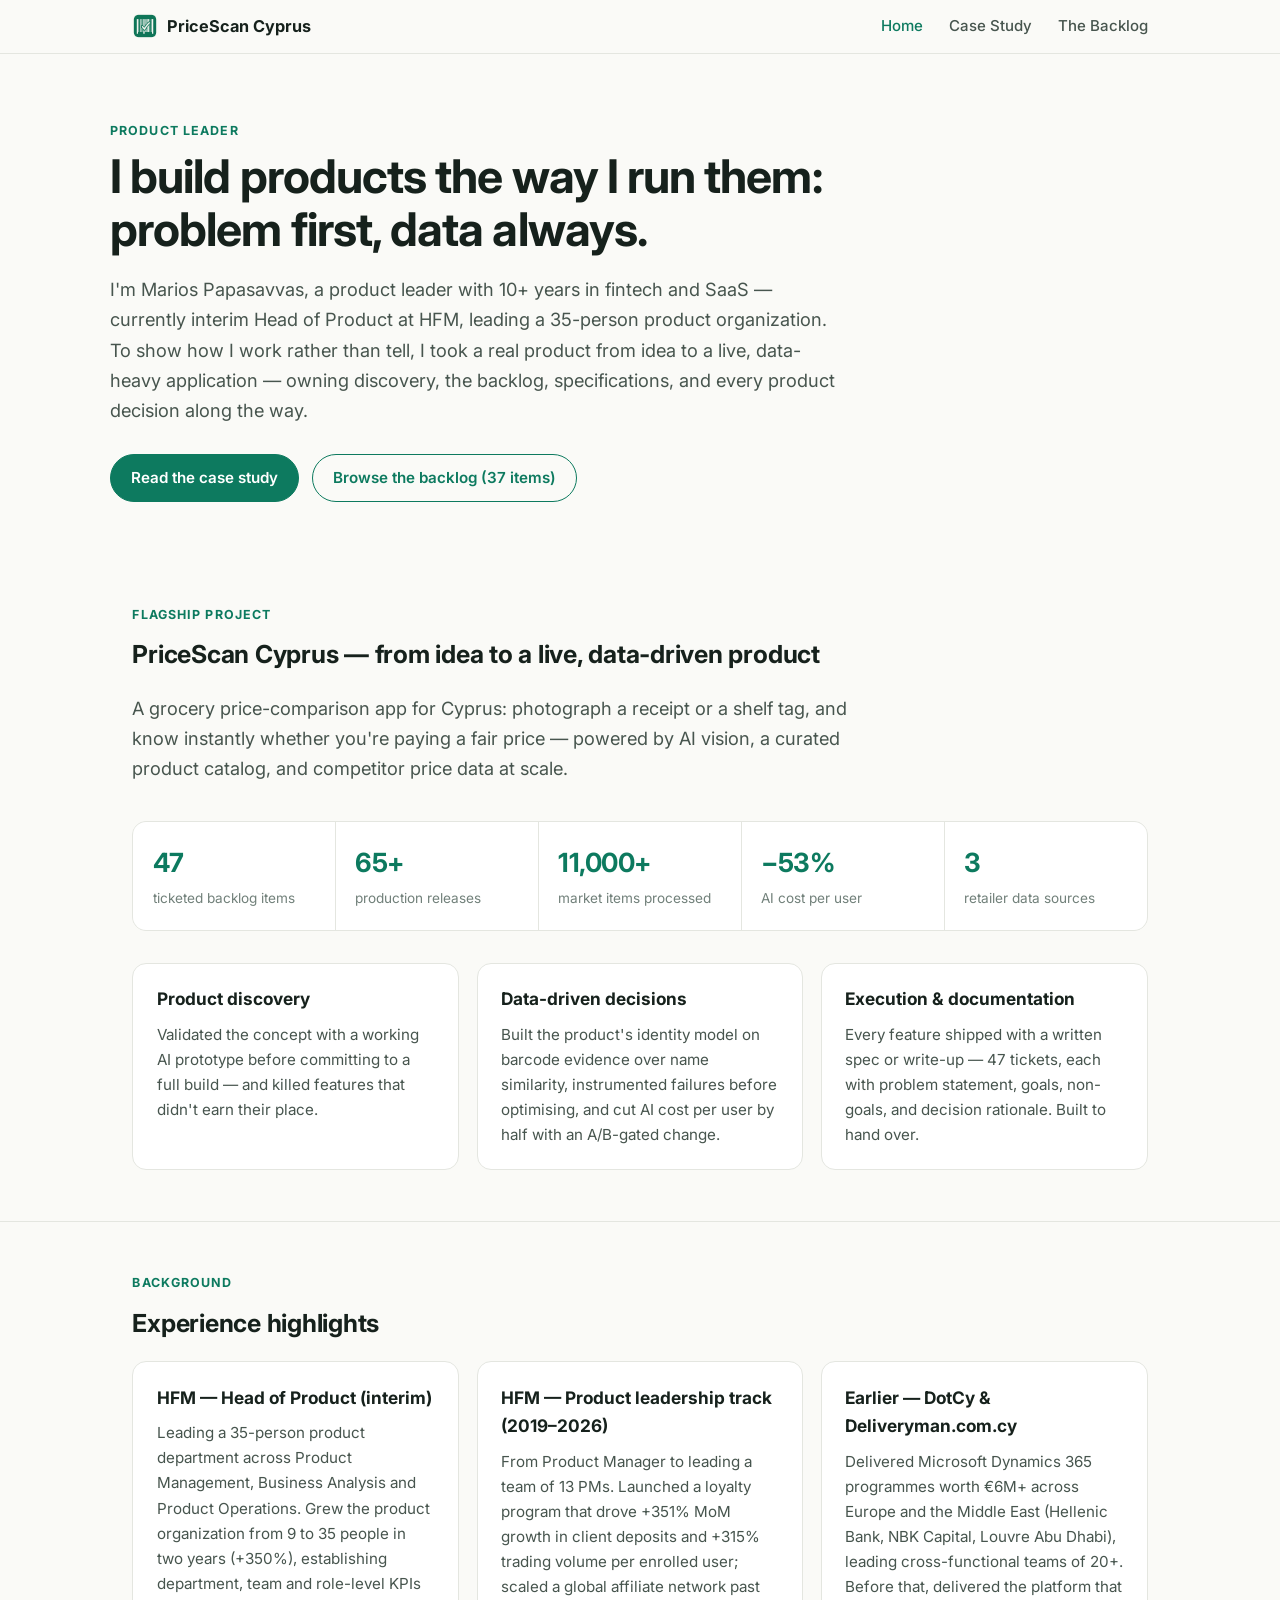
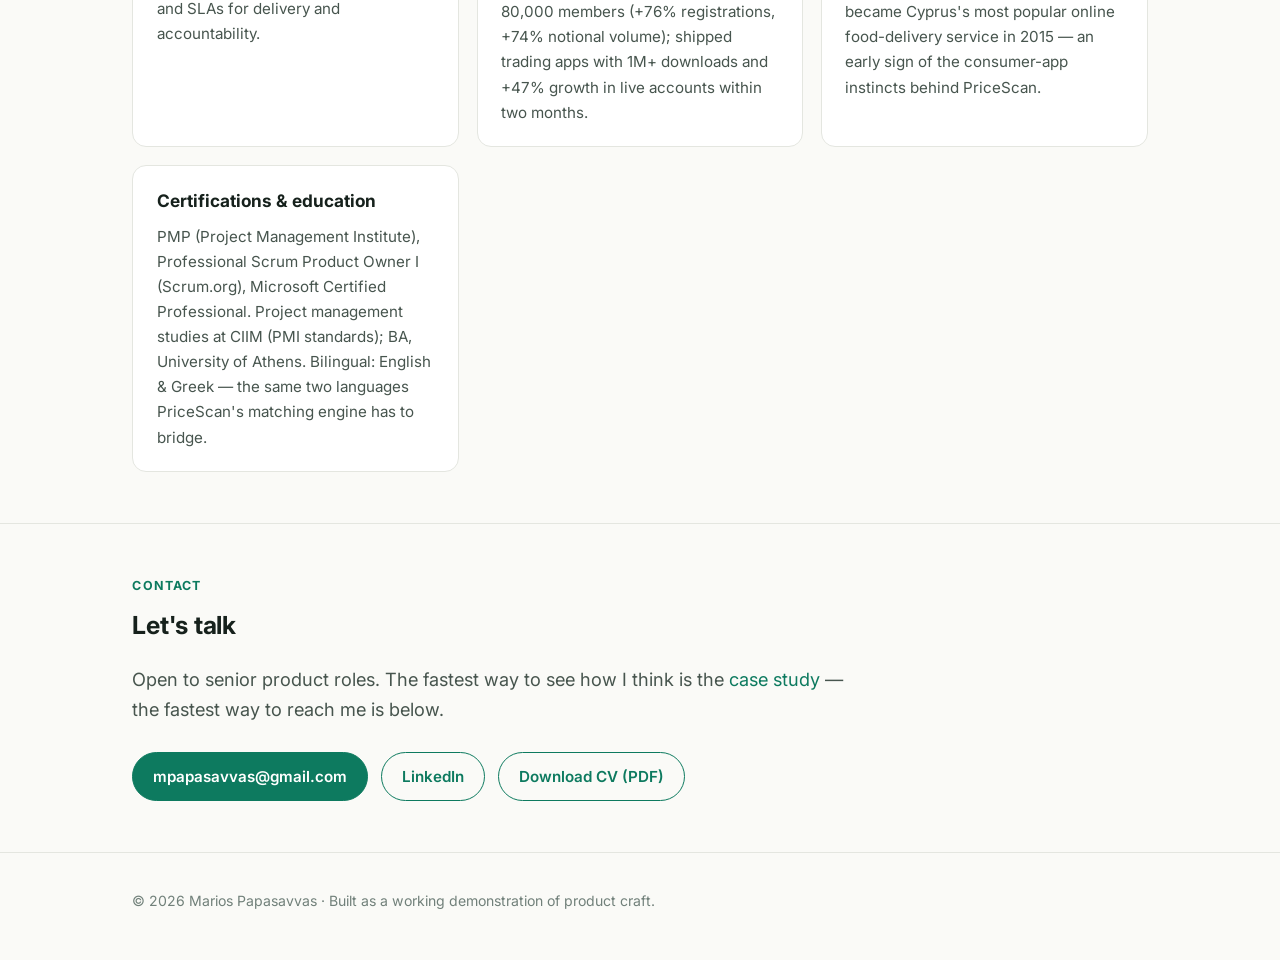
==== index.html @ 841811ab "PriceScan Cyprus portfolio site" ====
<!DOCTYPE html>
<html lang="en">
<head>
<meta charset="UTF-8">
<meta name="viewport" content="width=device-width, initial-scale=1.0">
<title>Marios Papasavvas — Product Leader</title>
<meta name="description" content="Product leader with 10+ years in fintech and SaaS. Case study: taking PriceScan Cyprus from idea to a live app with real market data.">
<link rel="preconnect" href="https://fonts.googleapis.com">
<link href="https://fonts.googleapis.com/css2?family=Inter:wght@400;500;600;700;800&display=swap" rel="stylesheet">
<link rel="stylesheet" href="styles.css">
<link rel="icon" type="image/png" href="images/favicon.png">
</head>
<body>

<nav>
  <div class="nav-inner">
    <a class="nav-name" href="index.html"><img src="images/logo.png" alt="PriceScan Cyprus logo" class="nav-logo">PriceScan Cyprus</a>
    <a class="nav-link active" href="index.html">Home</a>
    <a class="nav-link" href="case-study.html">Case Study</a>
    <a class="nav-link" href="backlog.html">The Backlog</a>
  </div>
</nav>

<header class="hero wrap">
  <p class="kicker">Product Leader</p>
  <h1>I build products the way I run them:<br>problem first, data always.</h1>
  <p class="lede">
    I'm Marios Papasavvas, a product leader with 10+ years in fintech and SaaS — currently
    interim Head of Product at HFM, leading a 35-person product organization. To show how I
    work rather than tell, I took a real product from idea to a live, data-heavy application —
    owning discovery, the backlog, specifications, and every product decision along the way.
  </p>
  <div class="cta-row">
    <a class="btn primary" href="case-study.html">Read the case study</a>
    <a class="btn ghost" href="backlog.html">Browse the backlog (37 items)</a>
  </div>
</header>

<section>
  <div class="wrap">
    <p class="kicker">Flagship project</p>
    <h2>PriceScan Cyprus — from idea to a live, data-driven product</h2>
    <p class="lede">A grocery price-comparison app for Cyprus: photograph a receipt or a shelf tag,
    and know instantly whether you're paying a fair price — powered by AI vision, a curated
    product catalog, and competitor price data at scale.</p>

    <div class="metrics">
      <div class="metric"><b>47</b><span>ticketed backlog items</span></div>
      <div class="metric"><b>65+</b><span>production releases</span></div>
      <div class="metric"><b>11,000+</b><span>market items processed</span></div>
      <div class="metric"><b>−53%</b><span>AI cost per user</span></div>
      <div class="metric"><b>3</b><span>retailer data sources</span></div>
    </div>

    <div class="grid cols-3" style="margin-top:2rem">
      <div class="card">
        <h3>Product discovery</h3>
        <p>Validated the concept with a working AI prototype before committing to a full build — and killed features that didn't earn their place.</p>
      </div>
      <div class="card">
        <h3>Data-driven decisions</h3>
        <p>Built the product's identity model on barcode evidence over name similarity, instrumented failures before optimising, and cut AI cost per user by half with an A/B-gated change.</p>
      </div>
      <div class="card">
        <h3>Execution & documentation</h3>
        <p>Every feature shipped with a written spec or write-up — 47 tickets, each with problem statement, goals, non-goals, and decision rationale. Built to hand over.</p>
      </div>
    </div>
  </div>
</section>

<section>
  <div class="wrap">
    <p class="kicker">Background</p>
    <h2>Experience highlights</h2>
    <div class="grid cols-2">
      <div class="card">
        <h3>HFM — Head of Product (interim)</h3>
        <p>Leading a 35-person product department across Product Management, Business Analysis and
        Product Operations. Grew the product organization from 9 to 35 people in two years (+350%),
        establishing department, team and role-level KPIs and SLAs for delivery and accountability.</p>
      </div>
      <div class="card">
        <h3>HFM — Product leadership track (2019–2026)</h3>
        <p>From Product Manager to leading a team of 13 PMs. Launched a loyalty program that drove
        +351% MoM growth in client deposits and +315% trading volume per enrolled user; scaled a
        global affiliate network past 80,000 members (+76% registrations, +74% notional volume);
        shipped trading apps with 1M+ downloads and +47% growth in live accounts within two months.</p>
      </div>
      <div class="card">
        <h3>Earlier — DotCy & Deliveryman.com.cy</h3>
        <p>Delivered Microsoft Dynamics 365 programmes worth €6M+ across Europe and the Middle East
        (Hellenic Bank, NBK Capital, Louvre Abu Dhabi), leading cross-functional teams of 20+.
        Before that, delivered the platform that became Cyprus's most popular online food-delivery
        service in 2015 — an early sign of the consumer-app instincts behind PriceScan.</p>
      </div>
      <div class="card">
        <h3>Certifications & education</h3>
        <p>PMP (Project Management Institute), Professional Scrum Product Owner I (Scrum.org),
        Microsoft Certified Professional. Project management studies at CIIM (PMI standards);
        BA, University of Athens. Bilingual: English & Greek — the same two languages PriceScan's
        matching engine has to bridge.</p>
      </div>
    </div>
  </div>
</section>

<section>
  <div class="wrap">
    <p class="kicker">Contact</p>
    <h2>Let's talk</h2>
    <p class="lede">Open to senior product roles. The fastest way to see how I think is the
    <a href="case-study.html">case study</a> — the fastest way to reach me is below.</p>
    <div class="cta-row">
      <a class="btn primary" href="mailto:mpapasavvas@gmail.com">mpapasavvas@gmail.com</a>
      <a class="btn ghost" href="https://www.linkedin.com/in/mpapasavvas/" target="_blank" rel="noopener">LinkedIn</a>
      <a class="btn ghost" href="cv.pdf" target="_blank" rel="noopener">Download CV (PDF)</a>
    </div>
  </div>
</section>

<footer class="site">
  <div class="wrap">© 2026 Marios Papasavvas · Built as a working demonstration of product craft.</div>
</footer>

</body>
</html>
---- styles.css ----
/* Portfolio site — shared styles. No build step; plain CSS. */
:root {
  --ink: #16211c;
  --ink-soft: #47554e;
  --ink-faint: #71807a;
  --bg: #fafaf7;
  --card: #ffffff;
  --line: #e4e6e0;
  --accent: #0d7a5f;
  --accent-soft: #e3f2ec;
  --amber: #b45309;
  --amber-soft: #fef3e2;
  --blue: #1d4ed8;
  --blue-soft: #e7edfd;
  --radius: 14px;
  --maxw: 1060px;
}
* { box-sizing: border-box; margin: 0; padding: 0; }
html { scroll-behavior: smooth; }
body {
  font-family: "Inter", -apple-system, "Segoe UI", Roboto, sans-serif;
  background: var(--bg); color: var(--ink);
  line-height: 1.65; font-size: 16.5px;
  -webkit-font-smoothing: antialiased;
}
a { color: var(--accent); text-decoration: none; }
a:hover { text-decoration: underline; }

nav {
  position: sticky; top: 0; z-index: 50;
  background: rgba(250, 250, 247, 0.92); backdrop-filter: blur(8px);
  border-bottom: 1px solid var(--line);
}
.nav-inner {
  max-width: var(--maxw); margin: 0 auto; padding: 0.8rem 1.4rem;
  display: flex; align-items: center; gap: 1.6rem;
}
.nav-name { font-weight: 700; font-size: 1.02rem; color: var(--ink); margin-right: auto; }
.nav-name:hover { text-decoration: none; }
nav a.nav-link { color: var(--ink-soft); font-size: 0.94rem; font-weight: 500; }
nav a.nav-link.active, nav a.nav-link:hover { color: var(--accent); text-decoration: none; }

.wrap { max-width: var(--maxw); margin: 0 auto; padding: 0 1.4rem; }
section { padding: 3.2rem 0; }
section + section { border-top: 1px solid var(--line); }
h1 { font-size: clamp(1.9rem, 4.5vw, 2.9rem); line-height: 1.15; letter-spacing: -0.02em; }
h2 { font-size: 1.55rem; letter-spacing: -0.01em; margin-bottom: 1.1rem; }
h3 { font-size: 1.08rem; margin-bottom: 0.4rem; }
.kicker {
  color: var(--accent); font-weight: 700; text-transform: uppercase;
  letter-spacing: 0.09em; font-size: 0.78rem; margin-bottom: 0.55rem;
}
.lede { font-size: 1.14rem; color: var(--ink-soft); max-width: 46rem; }
p + p { margin-top: 0.9rem; }
.muted { color: var(--ink-faint); font-size: 0.92rem; }

.hero { padding: 4.2rem 0 3.2rem; }
.hero .lede { margin-top: 1.1rem; }
.cta-row { margin-top: 1.8rem; display: flex; gap: 0.8rem; flex-wrap: wrap; }
.btn {
  display: inline-block; padding: 0.68rem 1.25rem; border-radius: 999px;
  font-weight: 600; font-size: 0.95rem; border: 1.5px solid var(--accent);
}
.btn.primary { background: var(--accent); color: #fff; }
.btn.primary:hover { background: #0a5f4a; text-decoration: none; }
.btn.ghost { color: var(--accent); background: transparent; }
.btn.ghost:hover { background: var(--accent-soft); text-decoration: none; }

.metrics {
  display: grid; grid-template-columns: repeat(auto-fit, minmax(150px, 1fr));
  gap: 1px; background: var(--line); border: 1px solid var(--line);
  border-radius: var(--radius); overflow: hidden; margin-top: 2.4rem;
}
.metric { background: var(--card); padding: 1.15rem 1.2rem; }
.metric b { display: block; font-size: 1.65rem; letter-spacing: -0.02em; color: var(--accent); }
.metric span { font-size: 0.85rem; color: var(--ink-faint); }

.grid { display: grid; gap: 1.1rem; }
.grid.cols-2 { grid-template-columns: repeat(auto-fit, minmax(300px, 1fr)); }
.grid.cols-3 { grid-template-columns: repeat(auto-fit, minmax(240px, 1fr)); }
.card {
  background: var(--card); border: 1px solid var(--line);
  border-radius: var(--radius); padding: 1.35rem 1.45rem;
}
.card h3 { margin-bottom: 0.5rem; }
.card p { font-size: 0.95rem; color: var(--ink-soft); }

.decision { border-left: 4px solid var(--accent); }
.decision .dlabel {
  font-size: 0.74rem; font-weight: 700; text-transform: uppercase;
  letter-spacing: 0.08em; color: var(--ink-faint); margin-bottom: 0.15rem;
}
.decision .drow { margin-top: 0.65rem; font-size: 0.94rem; color: var(--ink-soft); }
.decision .drow b { color: var(--ink); font-weight: 600; }

.timeline { list-style: none; margin-top: 1.4rem; position: relative; padding-left: 1.7rem; }
.timeline::before {
  content: ""; position: absolute; left: 7px; top: 6px; bottom: 6px;
  width: 2px; background: var(--line);
}
.timeline li { position: relative; padding: 0 0 1.6rem 0.6rem; }
.timeline li::before {
  content: ""; position: absolute; left: -1.7rem; top: 7px;
  width: 12px; height: 12px; border-radius: 50%;
  background: var(--accent); border: 3px solid var(--bg);
  box-shadow: 0 0 0 2px var(--accent);
}
.timeline .tdate { font-size: 0.8rem; font-weight: 700; color: var(--accent); text-transform: uppercase; letter-spacing: 0.06em; }
.timeline h3 { margin: 0.15rem 0 0.25rem; }
.timeline p { font-size: 0.95rem; color: var(--ink-soft); max-width: 44rem; }

blockquote {
  border-left: 4px solid var(--accent); background: var(--card);
  border-radius: 0 var(--radius) var(--radius) 0;
  padding: 1.1rem 1.4rem; margin: 1.4rem 0; color: var(--ink-soft);
  font-size: 0.98rem;
}
blockquote footer { margin-top: 0.5rem; font-size: 0.82rem; color: var(--ink-faint); }

.pill {
  display: inline-block; padding: 0.14rem 0.68rem; border-radius: 999px;
  font-size: 0.76rem; font-weight: 600; white-space: nowrap;
}
.pill.green { background: var(--accent-soft); color: var(--accent); }
.pill.amber { background: var(--amber-soft); color: var(--amber); }
.pill.blue { background: var(--blue-soft); color: var(--blue); }
.pill.grey { background: #eef0ec; color: var(--ink-faint); }

.filters { display: flex; gap: 0.55rem; flex-wrap: wrap; margin: 1.4rem 0 1.2rem; }
.filters button {
  border: 1.5px solid var(--line); background: var(--card); color: var(--ink-soft);
  padding: 0.42rem 0.95rem; border-radius: 999px; font-size: 0.86rem;
  font-weight: 600; cursor: pointer; font-family: inherit;
}
.filters button:hover { border-color: var(--accent); color: var(--accent); }
.filters button.on { background: var(--accent); border-color: var(--accent); color: #fff; }
.backlog-count { font-size: 0.88rem; color: var(--ink-faint); margin-bottom: 0.9rem; }
.backlog-list { display: grid; gap: 0.85rem; }
.bl-item {
  background: var(--card); border: 1px solid var(--line);
  border-radius: var(--radius); padding: 1.05rem 1.3rem;
}
.bl-top { display: flex; align-items: baseline; gap: 0.7rem; flex-wrap: wrap; }
.bl-id { font-family: ui-monospace, "Cascadia Code", Consolas, monospace; font-size: 0.8rem; font-weight: 700; color: var(--accent); }
.bl-title { font-weight: 650; font-size: 1rem; }
.bl-date { margin-left: auto; font-size: 0.8rem; color: var(--ink-faint); white-space: nowrap; }
.bl-summary { margin-top: 0.4rem; font-size: 0.93rem; color: var(--ink-soft); }
.bl-tags { margin-top: 0.55rem; display: flex; gap: 0.45rem; flex-wrap: wrap; }

footer.site {
  border-top: 1px solid var(--line); padding: 2.2rem 0 3rem;
  color: var(--ink-faint); font-size: 0.88rem;
}

.flow { counter-reset: step; display: grid; gap: 1rem; margin-top: 1.4rem; }
.flow .card { position: relative; padding-left: 4rem; }
.flow .card::before {
  counter-increment: step; content: counter(step);
  position: absolute; left: 1.2rem; top: 1.3rem;
  width: 1.9rem; height: 1.9rem; border-radius: 50%;
  background: var(--accent-soft); color: var(--accent);
  font-weight: 700; display: flex; align-items: center; justify-content: center;
  font-size: 0.95rem;
}

.figure { margin: 1.8rem 0; }
.figure svg { width: 100%; height: auto; display: block; }
.figcap { margin-top: 0.6rem; font-size: 0.82rem; color: var(--ink-faint); text-align: center; }
.fig-panel {
  background: var(--card); border: 1px solid var(--line);
  border-radius: var(--radius); padding: 1.4rem;
}
.split { display: grid; grid-template-columns: 1.15fr 0.85fr; gap: 2.2rem; align-items: center; }
@media (max-width: 760px) { .split { grid-template-columns: 1fr; } }

.shots { display: grid; grid-template-columns: repeat(auto-fit, minmax(200px, 1fr)); gap: 1rem; margin-top: 1.4rem; }
.shots figure { margin: 0; }
.shots img {
  width: 100%; display: block; border: 1px solid var(--line);
  border-radius: var(--radius); box-shadow: 0 8px 22px rgba(22, 33, 28, 0.08);
}
.shots figcaption { font-size: 0.8rem; color: var(--ink-faint); margin-top: 0.45rem; text-align: center; }

.phone {
  width: 300px; max-width: 100%; margin: 0 auto;
  background: #10151f; border-radius: 34px; padding: 12px;
  box-shadow: 0 18px 45px rgba(22, 33, 28, 0.22);
}
.phone-screen {
  background: #f6f7f5; border-radius: 24px; overflow: hidden;
  font-size: 12.5px; line-height: 1.45;
}
.phone-status {
  display: flex; justify-content: space-between; padding: 7px 14px 4px;
  font-size: 10px; color: var(--ink-faint); font-weight: 600;
}
.phone-appbar { padding: 6px 14px 8px; font-weight: 700; font-size: 13px; border-bottom: 1px solid var(--line); background: #fff; }
.phone-body { padding: 10px 12px 14px; display: grid; gap: 8px; }
.ph-card { background: #fff; border: 1px solid var(--line); border-radius: 12px; padding: 9px 11px; }
.ph-product { display: flex; justify-content: space-between; align-items: baseline; gap: 8px; }
.ph-product b { font-size: 13px; }
.ph-price { font-size: 16px; font-weight: 800; color: var(--ink); }
.ph-verdict {
  background: var(--accent-soft); border: 1px solid #bfe3d5; border-radius: 12px;
  padding: 9px 11px; color: var(--accent); font-weight: 700; font-size: 12.5px;
}
.ph-verdict span { display: block; font-weight: 500; color: var(--ink-soft); font-size: 11px; margin-top: 2px; }
.ph-row { display: flex; align-items: center; gap: 8px; padding: 6px 2px; border-top: 1px solid #f0f1ee; }
.ph-row:first-of-type { border-top: 0; }
.ph-store {
  width: 22px; height: 22px; border-radius: 50%; color: #fff; font-size: 10px;
  font-weight: 800; display: flex; align-items: center; justify-content: center; flex: none;
}
.ph-row .ph-p { margin-left: auto; font-weight: 700; }
.ph-note { font-size: 10.5px; color: var(--ink-faint); text-align: center; }

@media (max-width: 640px) {
  .nav-inner { gap: 0.9rem; overflow-x: auto; }
  section { padding: 2.4rem 0; }
  .bl-date { margin-left: 0; width: 100%; }
}

/* ---------- Phone mockup rows (product tour) ---------- */
.phones-row {
  display: grid; grid-template-columns: repeat(auto-fit, minmax(240px, 1fr));
  gap: 1.8rem; margin-top: 1.8rem; align-items: start;
}
.phones-row figure { margin: 0; }
.phones-row .phone { width: 100%; max-width: 272px; }
.ph-verdict.warn { background: var(--amber-soft); border-color: #f0dbb8; color: var(--amber); }
.ph-verdict.warn span { color: var(--ink-soft); }
.ph-sub { font-size: 10.5px; color: var(--ink-faint); margin-top: 3px; }
.ph-btn {
  display: block; text-align: center; border-radius: 999px;
  padding: 7px 0; font-weight: 700; font-size: 12px;
  background: var(--accent); color: #fff;
}
.ph-btn.disabled { background: #e9ebe7; color: #9aa69f; }

/* ---------- Logo ---------- */
.nav-name { display: inline-flex; align-items: center; gap: 0.55rem; }
.nav-logo { width: 26px; height: 26px; border-radius: 7px; display: block; }
.ph-logo { width: 14px; height: 14px; border-radius: 4px; vertical-align: -2px; margin-right: 6px; }

/* ---------- User stories ---------- */
.stories { display: grid; gap: 0.9rem; margin-top: 1.4rem; }
.story { border-left: 4px solid var(--blue); }
.story .story-tags { display: flex; gap: 0.45rem; flex-wrap: wrap; margin-bottom: 0.6rem; }
.story p { font-size: 0.98rem; color: var(--ink-soft); }
.story p b { color: var(--ink); }
.story .accept { margin-top: 0.55rem; font-size: 0.85rem; color: var(--ink-faint); }
.story .accept b { color: var(--ink-soft); font-weight: 600; }
.plc-current { border: 1.5px solid var(--accent); box-shadow: 0 0 0 3px var(--accent-soft); }
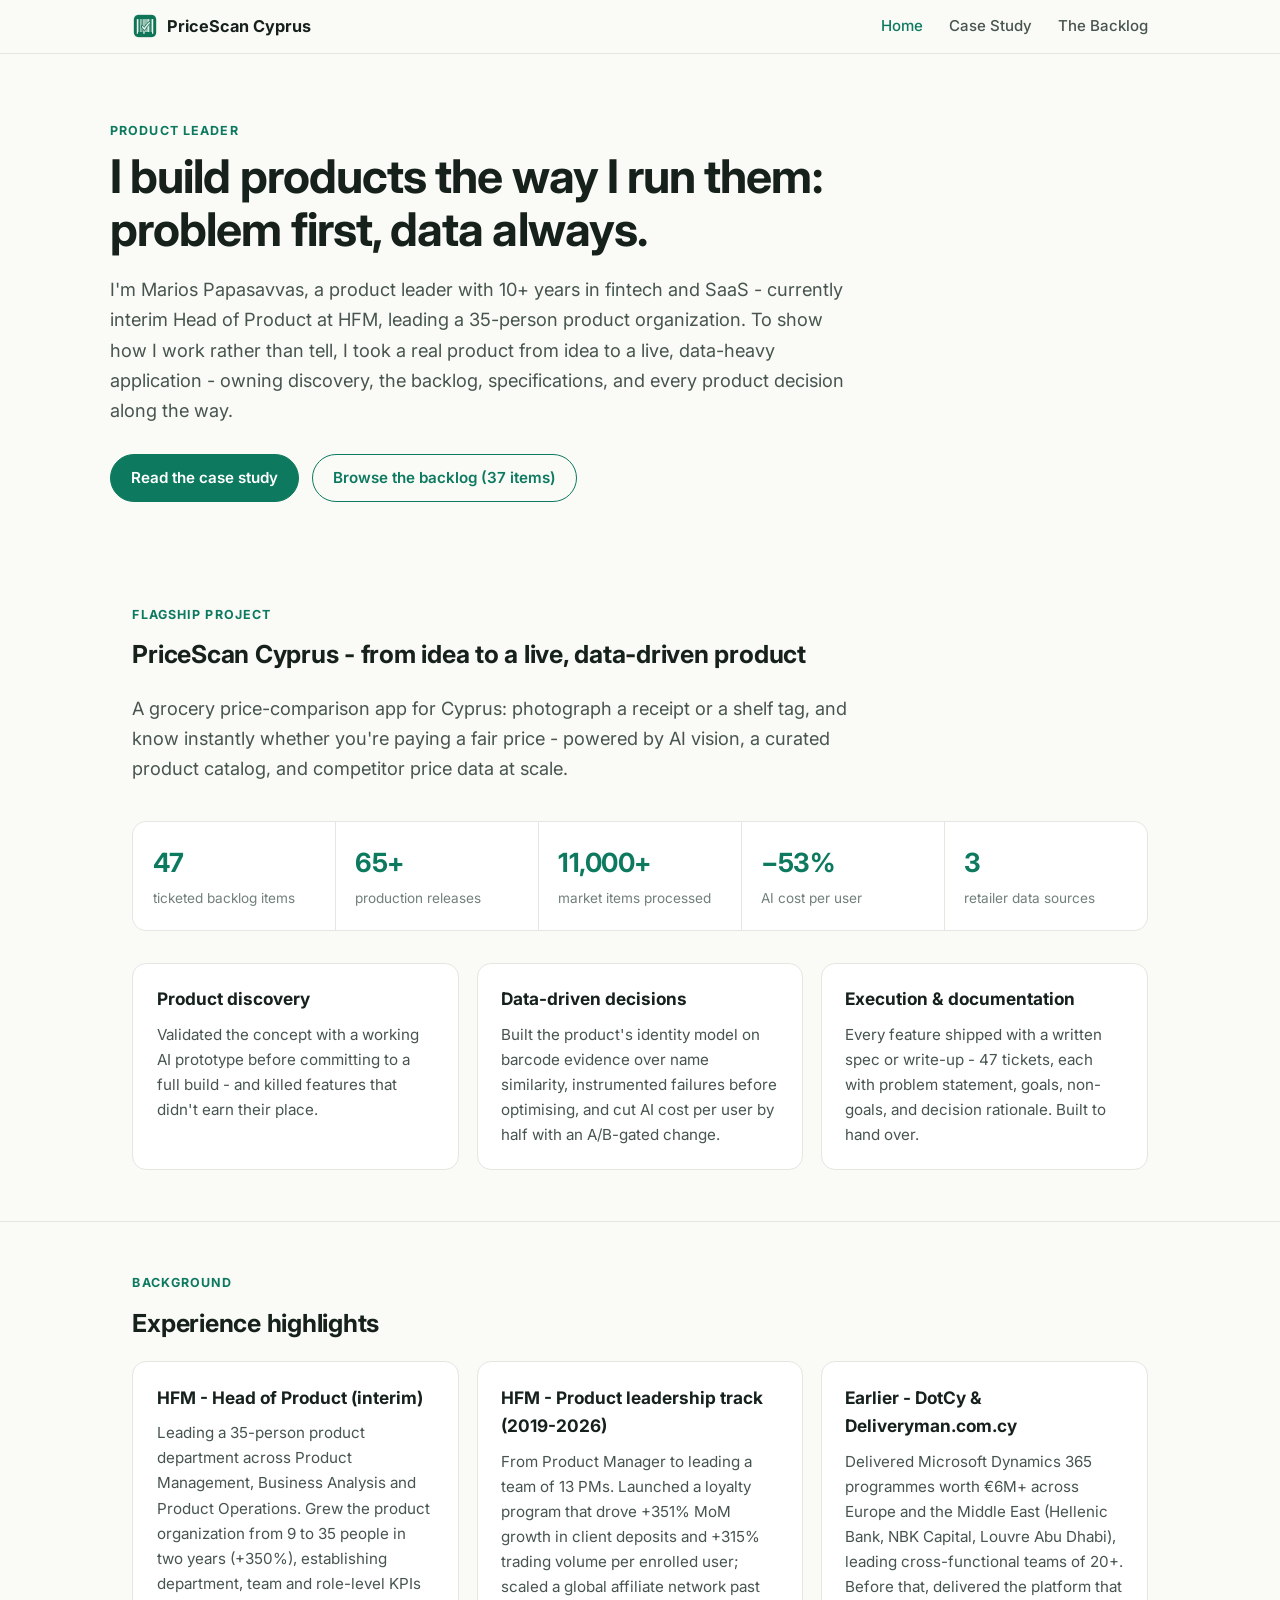
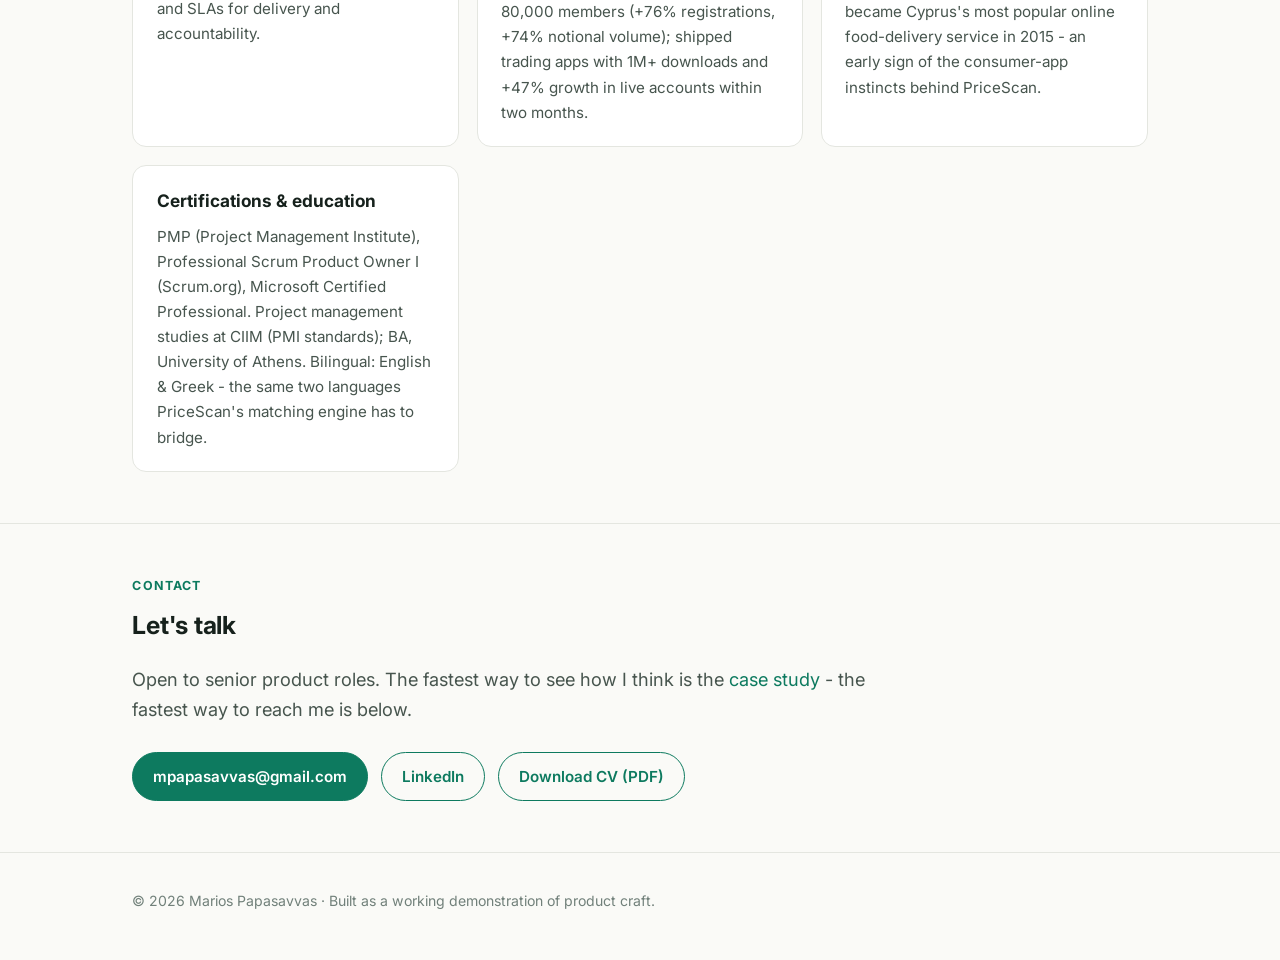
==== commit 735150c1: "Replace long dashes with plain hyphens" ====
--- a/index.html
+++ b/index.html
@@ -3,7 +3,7 @@
 <head>
 <meta charset="UTF-8">
 <meta name="viewport" content="width=device-width, initial-scale=1.0">
-<title>Marios Papasavvas — Product Leader</title>
+<title>Marios Papasavvas - Product Leader</title>
 <meta name="description" content="Product leader with 10+ years in fintech and SaaS. Case study: taking PriceScan Cyprus from idea to a live app with real market data.">
 <link rel="preconnect" href="https://fonts.googleapis.com">
 <link href="https://fonts.googleapis.com/css2?family=Inter:wght@400;500;600;700;800&display=swap" rel="stylesheet">
@@ -25,9 +25,9 @@
   <p class="kicker">Product Leader</p>
   <h1>I build products the way I run them:<br>problem first, data always.</h1>
   <p class="lede">
-    I'm Marios Papasavvas, a product leader with 10+ years in fintech and SaaS — currently
+    I'm Marios Papasavvas, a product leader with 10+ years in fintech and SaaS - currently
     interim Head of Product at HFM, leading a 35-person product organization. To show how I
-    work rather than tell, I took a real product from idea to a live, data-heavy application —
+    work rather than tell, I took a real product from idea to a live, data-heavy application - 
     owning discovery, the backlog, specifications, and every product decision along the way.
   </p>
   <div class="cta-row">
@@ -39,9 +39,9 @@
 <section>
   <div class="wrap">
     <p class="kicker">Flagship project</p>
-    <h2>PriceScan Cyprus — from idea to a live, data-driven product</h2>
+    <h2>PriceScan Cyprus - from idea to a live, data-driven product</h2>
     <p class="lede">A grocery price-comparison app for Cyprus: photograph a receipt or a shelf tag,
-    and know instantly whether you're paying a fair price — powered by AI vision, a curated
+    and know instantly whether you're paying a fair price - powered by AI vision, a curated
     product catalog, and competitor price data at scale.</p>
 
     <div class="metrics">
@@ -55,7 +55,7 @@
     <div class="grid cols-3" style="margin-top:2rem">
       <div class="card">
         <h3>Product discovery</h3>
-        <p>Validated the concept with a working AI prototype before committing to a full build — and killed features that didn't earn their place.</p>
+        <p>Validated the concept with a working AI prototype before committing to a full build - and killed features that didn't earn their place.</p>
       </div>
       <div class="card">
         <h3>Data-driven decisions</h3>
@@ -63,7 +63,7 @@
       </div>
       <div class="card">
         <h3>Execution & documentation</h3>
-        <p>Every feature shipped with a written spec or write-up — 47 tickets, each with problem statement, goals, non-goals, and decision rationale. Built to hand over.</p>
+        <p>Every feature shipped with a written spec or write-up - 47 tickets, each with problem statement, goals, non-goals, and decision rationale. Built to hand over.</p>
       </div>
     </div>
   </div>
@@ -75,30 +75,30 @@
     <h2>Experience highlights</h2>
     <div class="grid cols-2">
       <div class="card">
-        <h3>HFM — Head of Product (interim)</h3>
+        <h3>HFM - Head of Product (interim)</h3>
         <p>Leading a 35-person product department across Product Management, Business Analysis and
         Product Operations. Grew the product organization from 9 to 35 people in two years (+350%),
         establishing department, team and role-level KPIs and SLAs for delivery and accountability.</p>
       </div>
       <div class="card">
-        <h3>HFM — Product leadership track (2019–2026)</h3>
+        <h3>HFM - Product leadership track (2019-2026)</h3>
         <p>From Product Manager to leading a team of 13 PMs. Launched a loyalty program that drove
         +351% MoM growth in client deposits and +315% trading volume per enrolled user; scaled a
         global affiliate network past 80,000 members (+76% registrations, +74% notional volume);
         shipped trading apps with 1M+ downloads and +47% growth in live accounts within two months.</p>
       </div>
       <div class="card">
-        <h3>Earlier — DotCy & Deliveryman.com.cy</h3>
+        <h3>Earlier - DotCy & Deliveryman.com.cy</h3>
         <p>Delivered Microsoft Dynamics 365 programmes worth €6M+ across Europe and the Middle East
         (Hellenic Bank, NBK Capital, Louvre Abu Dhabi), leading cross-functional teams of 20+.
         Before that, delivered the platform that became Cyprus's most popular online food-delivery
-        service in 2015 — an early sign of the consumer-app instincts behind PriceScan.</p>
+        service in 2015 - an early sign of the consumer-app instincts behind PriceScan.</p>
       </div>
       <div class="card">
         <h3>Certifications & education</h3>
         <p>PMP (Project Management Institute), Professional Scrum Product Owner I (Scrum.org),
         Microsoft Certified Professional. Project management studies at CIIM (PMI standards);
-        BA, University of Athens. Bilingual: English & Greek — the same two languages PriceScan's
+        BA, University of Athens. Bilingual: English & Greek - the same two languages PriceScan's
         matching engine has to bridge.</p>
       </div>
     </div>
@@ -110,7 +110,7 @@
     <p class="kicker">Contact</p>
     <h2>Let's talk</h2>
     <p class="lede">Open to senior product roles. The fastest way to see how I think is the
-    <a href="case-study.html">case study</a> — the fastest way to reach me is below.</p>
+    <a href="case-study.html">case study</a> - the fastest way to reach me is below.</p>
     <div class="cta-row">
       <a class="btn primary" href="mailto:mpapasavvas@gmail.com">mpapasavvas@gmail.com</a>
       <a class="btn ghost" href="https://www.linkedin.com/in/mpapasavvas/" target="_blank" rel="noopener">LinkedIn</a>
--- a/styles.css
+++ b/styles.css
@@ -1,4 +1,4 @@
-/* Portfolio site — shared styles. No build step; plain CSS. */
+/* Portfolio site - shared styles. No build step; plain CSS. */
 :root {
   --ink: #16211c;
   --ink-soft: #47554e;
